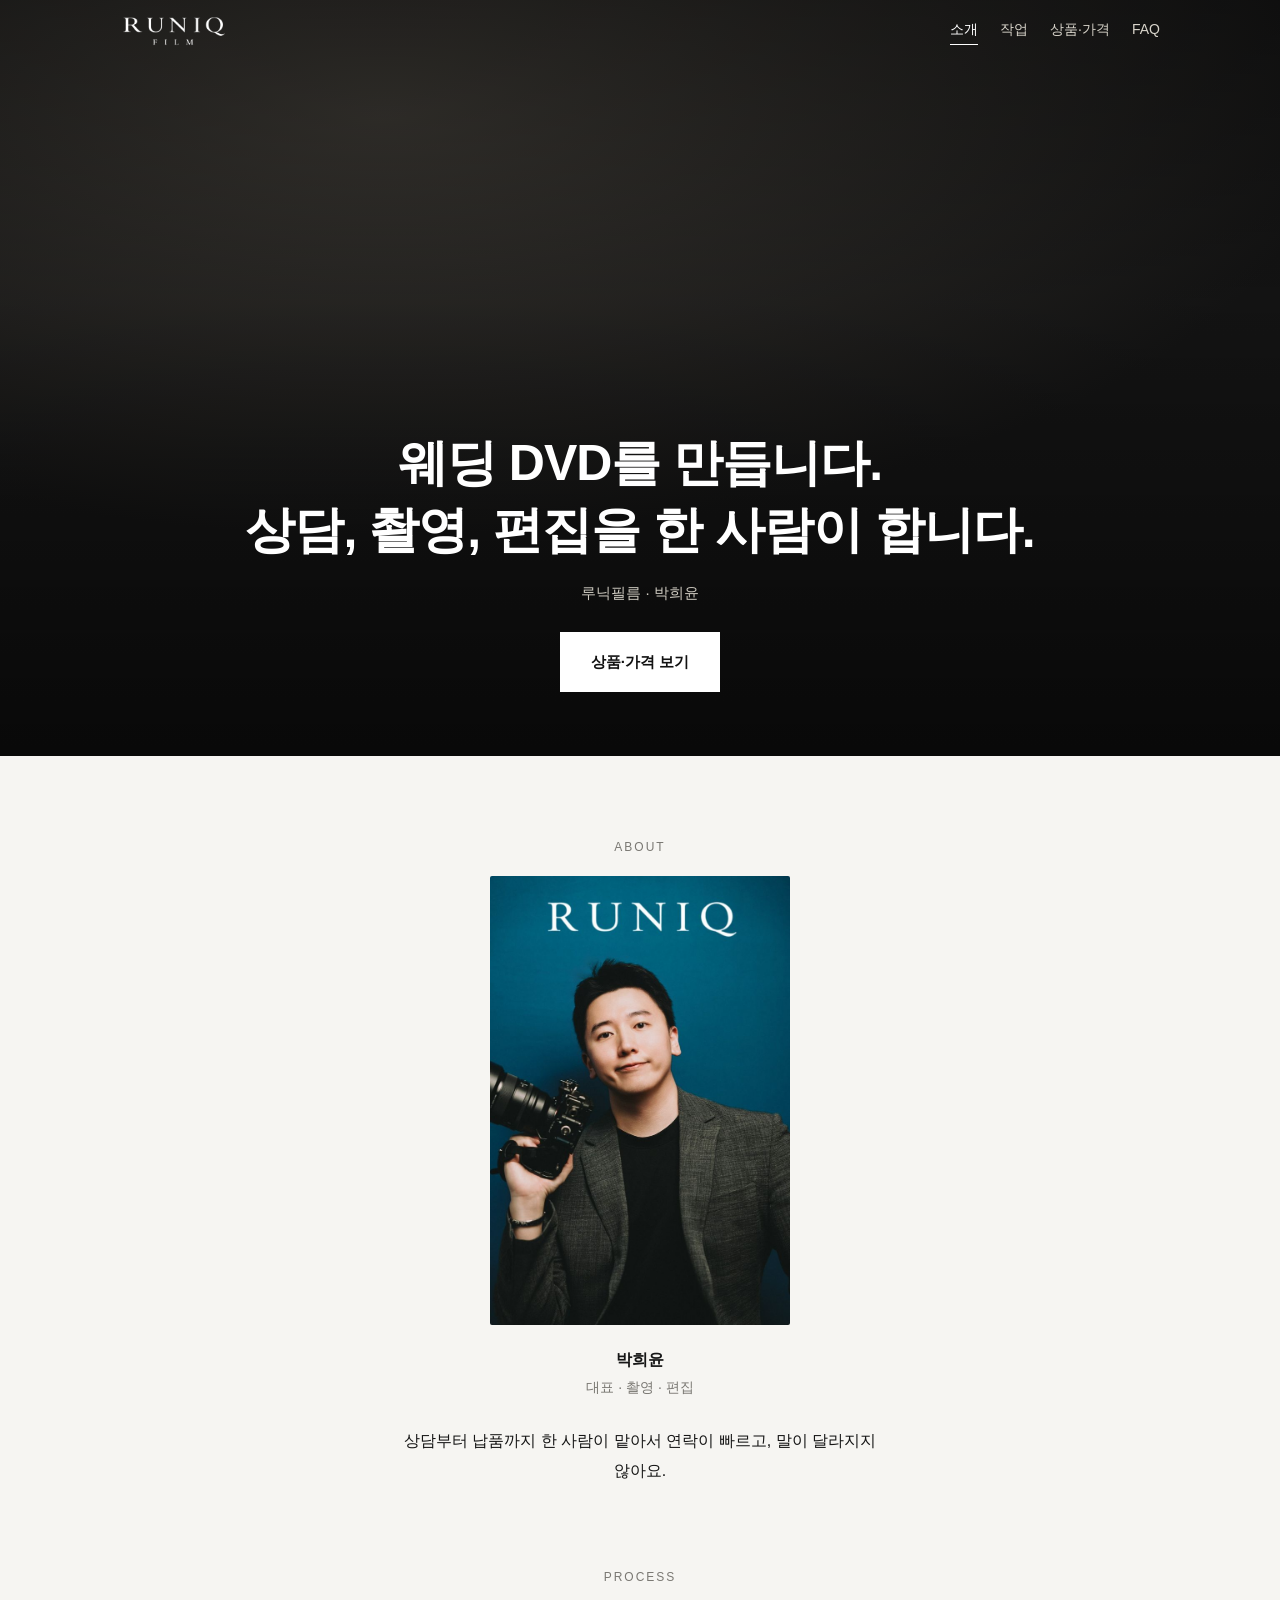
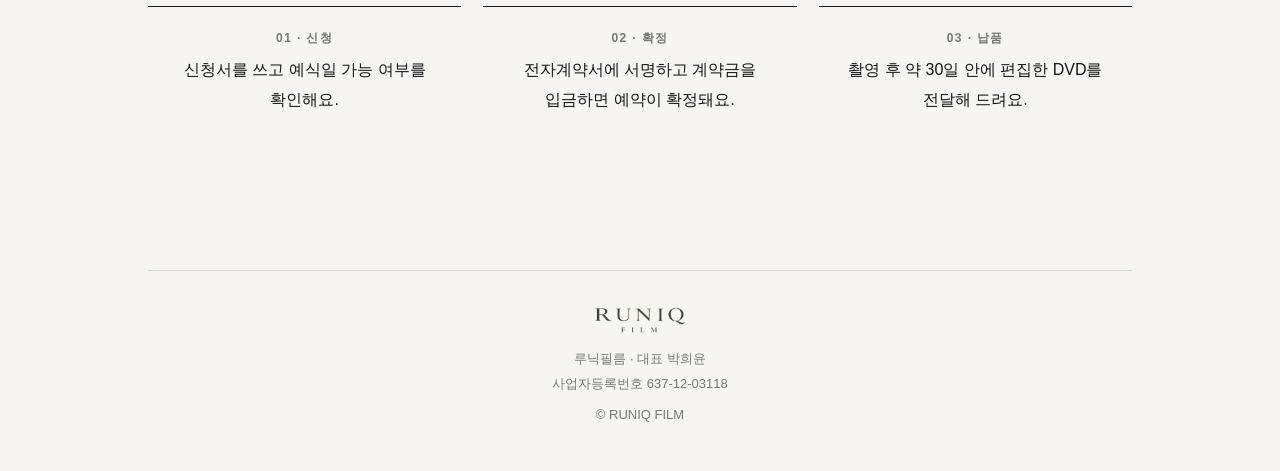
==== index.html @ 95f7f2bb "Add files via upload" ====
<!doctype html>
<html lang="ko"><head><meta charset="utf-8">
<meta name="viewport" content="width=device-width,initial-scale=1">
<title>루닉필름 | 웨딩 DVD</title>
<meta name="description" content="웨딩 DVD 촬영·편집. 상담부터 납품까지 한 사람이 직접 합니다. 루닉필름.">
<meta property="og:title" content="루닉필름 | 웨딩 DVD"><meta property="og:description" content="웨딩 DVD 촬영·편집. 상담부터 납품까지 한 사람이 직접 합니다. 루닉필름."><meta property="og:type" content="website">
<meta name="robots" content="noindex"><!-- 공개할 때 이 줄을 지워요 (README 참고) -->
<link rel="icon" type="image/png" sizes="32x32" href="icons/favicon-32.png"><link rel="apple-touch-icon" href="icons/apple-touch-icon-site.png">
<link rel="stylesheet" href="style.css"></head><body>
<div class="hv"><div class="bg"></div><div id="heroMedia"></div>
<header class="top"><a href="index.html" class="logo" aria-label="루닉필름"><img class="lb" src="assets/logo.png" alt="루닉필름"><img class="lw" src="assets/logo-white.png" alt=""></a><nav><a href="index.html" class=on>소개</a><a href="work.html">작업</a><a href="price.html">상품·가격</a><a href="faq.html">FAQ</a><a href="review.html" data-need=reviews>후기</a></nav></header>
<div class="cont c in"><h1 data-lines="heroTitle"></h1><p data-lines="heroSub"></p>
<div class="btns"><a class="go" href="price.html" data-lines="ctaPrice"></a><a class="go line" data-link="book" data-lines="ctaHeroBook" href="#"></a></div></div></div>
<div class="in c">
<div class="sec" data-need="aboutText"><div class="k">ABOUT</div>
<div class="me"><img data-img="aboutPhoto" alt="대표 사진" width="300" height="449"></div>
<div class="cap2"><span data-lines="aboutName"></span><small data-lines="aboutRole"></small></div>
<div class="txt"><p data-lines="aboutText"></p></div></div>
<div class="sec" data-need="process"><div class="k">PROCESS</div><div class="step3" id="processList"></div></div>
<div class="btns end"><a class="go" data-link="book" data-lines="ctaBook" href="#"></a><a class="kk" data-link="kakao" data-lines="ctaKakao" href="#"></a></div>
</div>
<div class="in"><footer><img src="assets/logo.png" alt="루닉필름"><div class="fi" data-lines="footInfo"></div><div class="fk"><a data-link="kakao" href="#">카카오톡 채널</a><a data-link="instagram" href="#">인스타그램</a><a data-link="youtube" href="#">유튜브</a><a data-link="blog" href="#">블로그</a></div><div class="ft" data-lines="footText"></div></footer></div>
<script src="site.js"></script><script src="run.js"></script>
</body></html>
---- style.css ----
/* 루닉필름 — 공통 스타일 */
:root{--bg:#f6f5f2;--tx:#161616;--mut:#7a7873;--ln:#d9d6cf;--st:#1b1b1b}
*{box-sizing:border-box;margin:0;padding:0}
html{-webkit-text-size-adjust:100%}
body{background:var(--bg);color:var(--tx);font:16px/1.85 -apple-system,'Apple SD Gothic Neo','Noto Sans KR',sans-serif;-webkit-font-smoothing:antialiased}
a{color:inherit;text-decoration:none}
img,video{display:block;max-width:100%}
.hide,.empty{display:none!important}
.c{text-align:center}
.in{max-width:1040px;margin:0 auto;padding:0 28px}
/* 헤더 */
header.top{display:flex;justify-content:space-between;align-items:center;padding:14px 28px;gap:16px;flex-wrap:wrap;max-width:1096px;margin:0 auto}
.logo img{height:34px;width:auto}.logo .lw{display:none}
nav{display:flex;gap:22px;font-size:14px;flex-wrap:wrap}
nav a{color:var(--mut);padding-bottom:2px;border-bottom:1px solid transparent}
nav a.on{color:var(--tx);border-bottom-color:var(--tx)}
/* 대문 */
.hv{position:relative;background:#111;color:#fff;min-height:84vh;display:flex;flex-direction:column;overflow:hidden}
.hv .bg{position:absolute;inset:0;background:radial-gradient(120% 90% at 30% 15%,#3d3a35 0,#161616 62%)}
.hv video,.hv .poster{position:absolute;inset:0;width:100%;height:100%;object-fit:cover}
.hv:after{content:"";position:absolute;inset:0;background:linear-gradient(180deg,rgba(0,0,0,.35),rgba(0,0,0,.15) 40%,rgba(0,0,0,.6))}
.hv header.top{position:relative;z-index:2;width:100%}
.hv .logo .lb{display:none}.hv .logo .lw{display:block}
.hv nav a{color:#d8d4ca}.hv nav a.on{color:#fff;border-bottom-color:#fff}
.hv .cont{position:relative;z-index:2;margin-top:auto;width:100%;padding-top:90px;padding-bottom:64px}
.hv h1{word-break:keep-all;font-size:clamp(28px,4.8vw,50px);line-height:1.35;font-weight:700;letter-spacing:-1px}
.hv p{color:#cfcbc1;margin-top:14px;font-size:15px}
#heroMedia,#priceMedia{position:absolute;inset:0;overflow:hidden}
/* 버튼 */
.btns{display:flex;gap:10px;justify-content:center;flex-wrap:wrap;margin-top:26px}
.btns.end{margin-top:40px}
.go{display:inline-block;background:var(--tx);color:#fff;padding:15px 30px;font-weight:700;font-size:15px;border:1px solid var(--tx)}
.go.line{background:none;color:var(--tx)}
.hv .go{background:#fff;color:#111;border-color:#fff}.hv .go.line{background:none;color:#fff}
.kk{display:inline-block;background:#fee500;color:#191919;padding:15px 30px;font-weight:700;font-size:15px;border:1px solid #fee500}
/* 구역 */
.sec{padding:80px 0 0}.sec.page{padding-top:44px}
.k{font-size:12px;color:var(--mut);letter-spacing:2px;margin-bottom:18px}
.lead{color:var(--mut);max-width:520px;margin:0 auto}
h2{font-size:26px;font-weight:700;letter-spacing:-.5px;margin-bottom:6px}
.me{width:min(300px,72%);margin:0 auto 20px}.me img{width:100%;height:auto;border-radius:2px;background:#ddd}
.cap2 span{display:block;font-weight:700}.cap2 small{display:block;color:var(--mut);font-size:14px}
.txt{max-width:520px;margin:26px auto 0;word-break:keep-all}
.step3{display:grid;grid-template-columns:repeat(auto-fit,minmax(210px,1fr));gap:22px}
.step3>div{padding:20px 10px;border-top:1px solid var(--tx);word-break:keep-all}
.step3 b{display:block;font-size:12px;color:var(--mut);letter-spacing:1.4px;margin-bottom:6px}
.two{display:grid;grid-template-columns:1fr 1fr;gap:40px}
.row{display:flex;justify-content:space-between;gap:20px;padding:14px 0;border-top:1px solid var(--ln)}
.row:last-child{border-bottom:1px solid var(--ln)}
.row em{font-style:normal;color:var(--mut);font-size:14px;display:block}
.row .v{white-space:nowrap}
.pk{border:1px solid var(--ln);background:rgba(255,255,255,.96);color:#161616;padding:30px 24px;text-align:center}
.pk h3{font-size:19px}.pk .pr{font-size:34px;font-weight:700;letter-spacing:-1px;margin:6px 0 14px}
.pk ul{list-style:none}.pk li{padding:11px 0;border-top:1px solid var(--ln);font-size:15px}
.pk li em{font-style:normal;color:var(--mut);display:block;font-size:13px}
.col{max-width:640px;margin:28px auto 0}
.qa{padding:24px 0;border-top:1px solid var(--ln);text-align:center}.qa:last-child{border-bottom:1px solid var(--ln)}
.qa b{display:block;margin-bottom:4px}.qa p{color:#4a4945;font-size:15px;word-break:keep-all}
/* 작업·후기 */
.work{columns:2;column-gap:14px;text-align:left}
.work>*{margin-bottom:14px;break-inside:avoid;width:100%}
.work img{width:100%;height:auto;background:#ddd}
.note{color:var(--mut);font-size:13px;margin-top:6px}
.ph{background:var(--st);color:#77746d;font:11px/1.4 ui-monospace,Menlo,monospace;display:flex;align-items:flex-end;padding:10px 12px;aspect-ratio:16/10}
.yt{position:relative;aspect-ratio:16/9;background:#000;cursor:pointer;overflow:hidden}
.yt img{width:100%;height:100%;object-fit:cover}
.yt:after{content:"▶";position:absolute;left:50%;top:50%;transform:translate(-50%,-50%);width:64px;height:64px;border-radius:50%;background:rgba(0,0,0,.6);color:#fff;display:flex;align-items:center;justify-content:center;font-size:22px;padding-left:4px}
.yt iframe{position:absolute;inset:0;width:100%;height:100%;border:0}
.rv{display:grid;grid-template-columns:1fr 1fr;gap:14px;margin-top:22px}.rv img{width:100%;height:auto;background:#ddd;border:1px solid var(--ln)}
.links{display:flex;gap:24px;flex-wrap:wrap;justify-content:center;margin-top:28px;font-size:15px}
.links a{border-bottom:1px solid var(--tx)}
/* 하단 */
footer{margin-top:96px;padding:34px 0 44px;border-top:1px solid var(--ln);color:var(--mut);font-size:13px;line-height:1.9;text-align:center}
footer img{height:30px;width:auto;margin:0 auto 12px}
.fk{margin-top:6px}.fk a{margin:0 9px;border-bottom:1px solid var(--ln)}.ft{margin-top:6px}
/* 유튜브 배경 */
.ytbg{position:absolute;inset:0;overflow:hidden}
.ytbg img{position:absolute;inset:0;width:100%;height:100%;object-fit:cover}
.ytbg iframe{position:absolute;top:50%;left:50%;transform:translate(-50%,-50%);border:0;pointer-events:none;opacity:0;transition:opacity .8s}
.ytbg iframe.on{opacity:1}
/* 상품·가격 배경 영상 구역 */
.bgv{position:relative;background:#0d0d0d;color:#fff;overflow:hidden}
.bgv:before{content:"";position:absolute;inset:0;background:radial-gradient(90% 70% at 25% 20%,#3b3833,#101010 70%)}
.bgv:after{content:"";position:absolute;inset:0;background:linear-gradient(180deg,rgba(0,0,0,.5),rgba(0,0,0,.4) 50%,rgba(0,0,0,.62))}
.bgv #priceMedia{z-index:1}
.bgv .cont{position:relative;z-index:3;padding-top:70px;padding-bottom:56px}
.bgv h1{word-break:keep-all;font-size:clamp(26px,4.4vw,44px);line-height:1.35;font-weight:700;letter-spacing:-1px}
.bgv .ln{color:#d3cfc5;margin-top:12px;font-size:15px}
.bgv .pk{margin:30px auto 0;max-width:520px}
.bgv .go.full{display:block;max-width:520px;margin:10px auto 0;background:#fff;color:#111;border-color:#fff}
@media(max-width:700px){header.top{padding:12px 20px}.in{padding:0 20px}.two{grid-template-columns:1fr;gap:0}.work{columns:1}.rv{grid-template-columns:1fr}.sec{padding-top:56px}nav{gap:16px}.hv{min-height:72vh}.row .v{white-space:normal;text-align:right}}
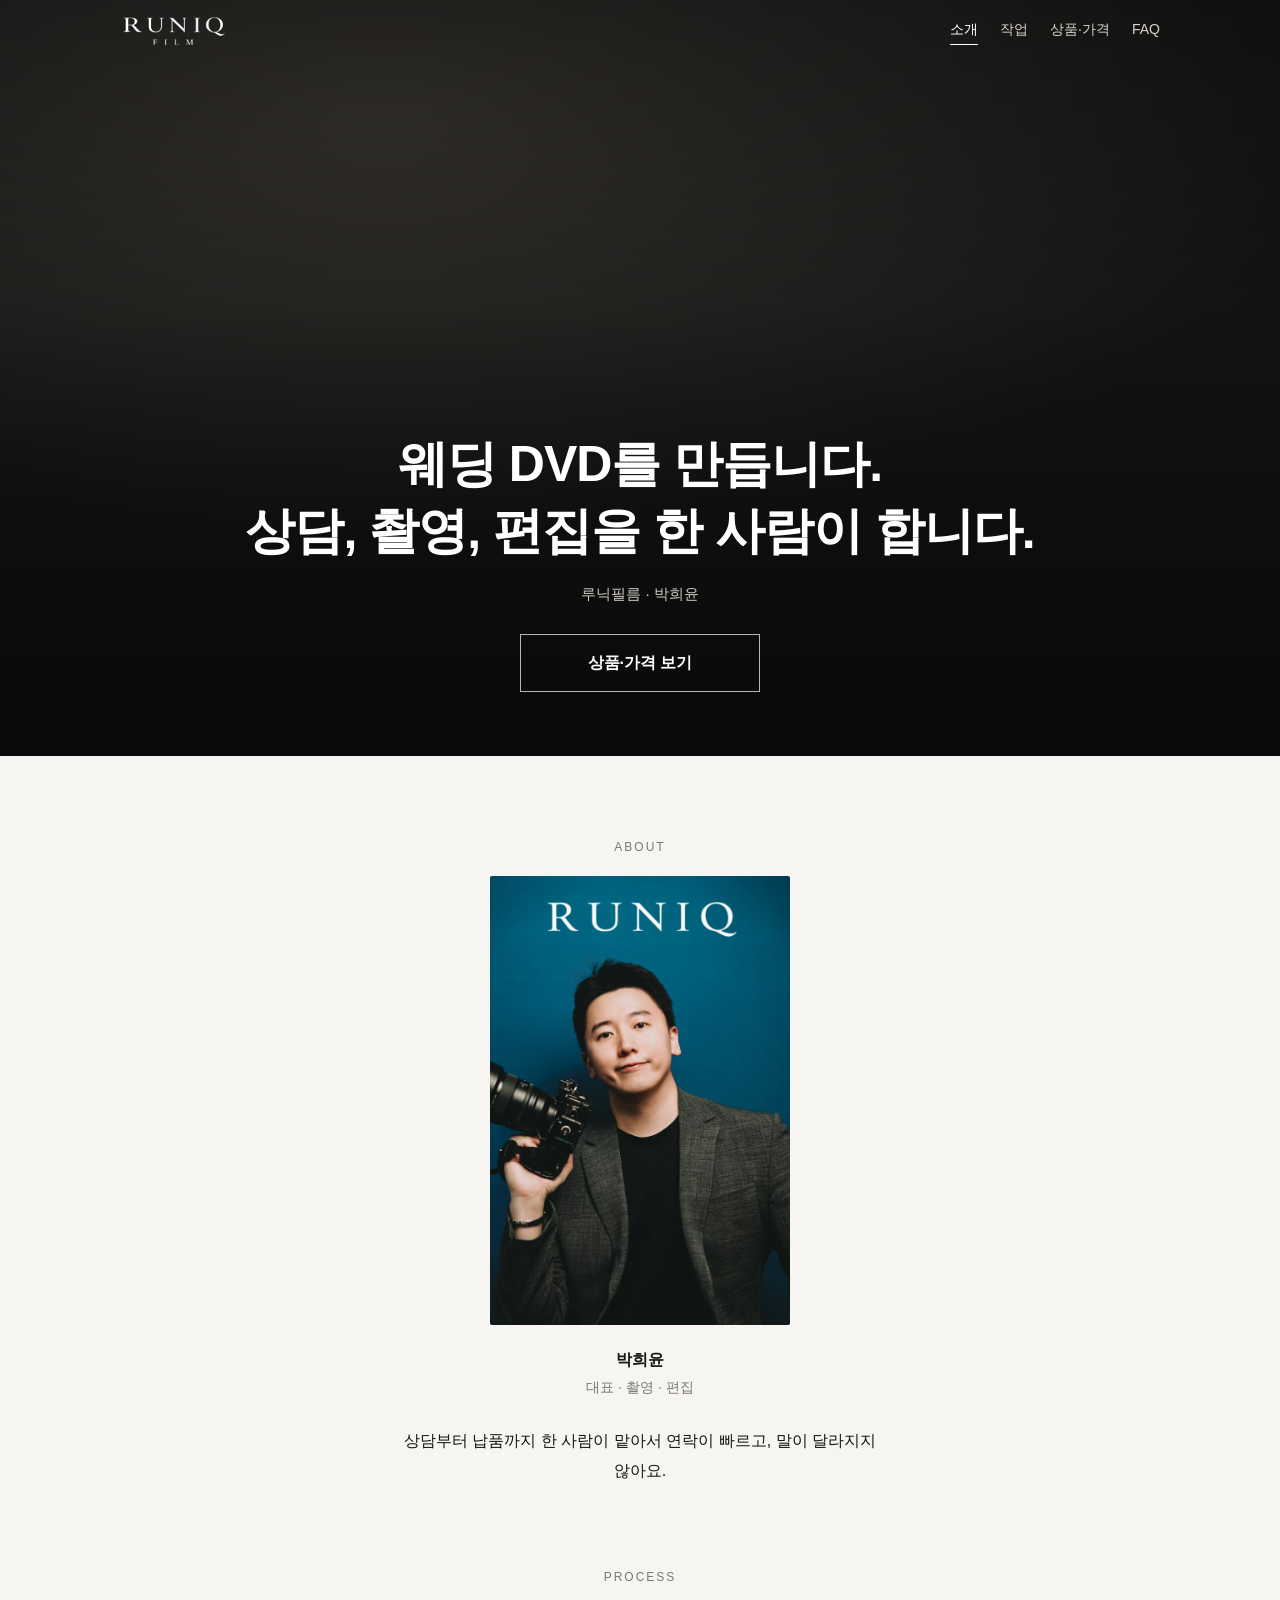
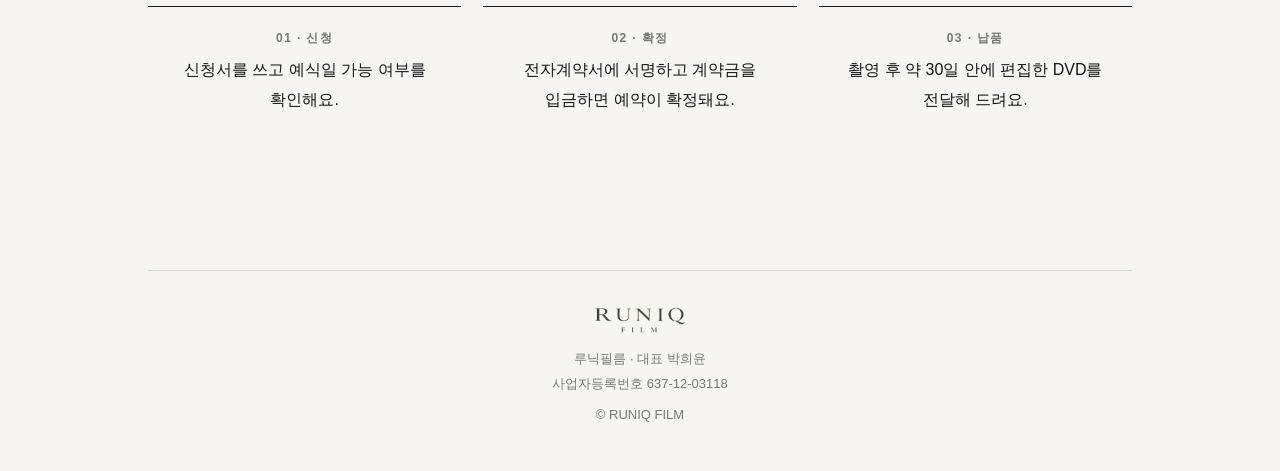
==== commit 7852e196: "Add files via upload" ====
--- a/index.html
+++ b/index.html
@@ -4,21 +4,20 @@
 <title>루닉필름 | 웨딩 DVD</title>
 <meta name="description" content="웨딩 DVD 촬영·편집. 상담부터 납품까지 한 사람이 직접 합니다. 루닉필름.">
 <meta property="og:title" content="루닉필름 | 웨딩 DVD"><meta property="og:description" content="웨딩 DVD 촬영·편집. 상담부터 납품까지 한 사람이 직접 합니다. 루닉필름."><meta property="og:type" content="website">
-<meta name="robots" content="noindex"><!-- 공개할 때 이 줄을 지워요 (README 참고) -->
 <link rel="icon" type="image/png" sizes="32x32" href="icons/favicon-32.png"><link rel="apple-touch-icon" href="icons/apple-touch-icon-site.png">
-<link rel="stylesheet" href="style.css"></head><body>
+<link rel="stylesheet" href="style.css?v=6"></head><body>
 <div class="hv"><div class="bg"></div><div id="heroMedia"></div>
-<header class="top"><a href="index.html" class="logo" aria-label="루닉필름"><img class="lb" src="assets/logo.png" alt="루닉필름"><img class="lw" src="assets/logo-white.png" alt=""></a><nav><a href="index.html" class=on>소개</a><a href="work.html">작업</a><a href="price.html">상품·가격</a><a href="faq.html">FAQ</a><a href="review.html" data-need=reviews>후기</a></nav></header>
+<header class="top"><a href="/" class="logo" aria-label="루닉필름"><img class="lb" src="assets/logo.png" alt="루닉필름"><img class="lw" src="assets/logo-white.png" alt=""></a><nav><a href="/" class=on>소개</a><a href="/work">작업</a><a href="/price">상품·가격</a><a href="/faq">FAQ</a><a href="/review" data-need=reviews>후기</a></nav></header>
 <div class="cont c in"><h1 data-lines="heroTitle"></h1><p data-lines="heroSub"></p>
-<div class="btns"><a class="go" href="price.html" data-lines="ctaPrice"></a><a class="go line" data-link="book" data-lines="ctaHeroBook" href="#"></a></div></div></div>
+<div class="btns"><a class="go book" data-link="book" data-lines="ctaHeroBook" href="#"></a><a class="go line" href="/price" data-lines="ctaPrice"></a></div></div></div>
 <div class="in c">
 <div class="sec" data-need="aboutText"><div class="k">ABOUT</div>
 <div class="me"><img data-img="aboutPhoto" alt="대표 사진" width="300" height="449"></div>
 <div class="cap2"><span data-lines="aboutName"></span><small data-lines="aboutRole"></small></div>
 <div class="txt"><p data-lines="aboutText"></p></div></div>
 <div class="sec" data-need="process"><div class="k">PROCESS</div><div class="step3" id="processList"></div></div>
-<div class="btns end"><a class="go" data-link="book" data-lines="ctaBook" href="#"></a><a class="kk" data-link="kakao" data-lines="ctaKakao" href="#"></a></div>
+<div class="btns end"><a class="go book" data-link="book" data-lines="ctaBook" href="#"></a><a class="kk" data-link="kakao" data-lines="ctaKakao" href="#"></a></div>
 </div>
 <div class="in"><footer><img src="assets/logo.png" alt="루닉필름"><div class="fi" data-lines="footInfo"></div><div class="fk"><a data-link="kakao" href="#">카카오톡 채널</a><a data-link="instagram" href="#">인스타그램</a><a data-link="youtube" href="#">유튜브</a><a data-link="blog" href="#">블로그</a></div><div class="ft" data-lines="footText"></div></footer></div>
-<script src="site.js"></script><script src="run.js"></script>
+<script src="site.js?v=6"></script><script src="run.js?v=6"></script>
 </body></html>
--- a/style.css
+++ b/style.css
@@ -89,3 +89,16 @@
 .bgv .pk{margin:30px auto 0;max-width:520px}
 .bgv .go.full{display:block;max-width:520px;margin:10px auto 0;background:#fff;color:#111;border-color:#fff}
 @media(max-width:700px){header.top{padding:12px 20px}.in{padding:0 20px}.two{grid-template-columns:1fr;gap:0}.work{columns:1}.rv{grid-template-columns:1fr}.sec{padding-top:56px}nav{gap:16px}.hv{min-height:72vh}.row .v{white-space:normal;text-align:right}}
+
+/* 예약신청 버튼 — 가장 눈에 띄게 */
+.go.book,.hv .go.book,.bgv .go.book{background:#b0834f;color:#fff;border-color:#b0834f;font-size:17px;padding:18px 40px;box-shadow:0 6px 18px rgba(176,131,79,.35);letter-spacing:-.2px}
+.go.book:after{content:" →"}
+.bgv .go.book.full{display:block;max-width:520px;margin:14px auto 0}
+.hv .go.line{background:none;color:#fff;border-color:rgba(255,255,255,.7)}
+.kk{background:none;color:#191919;border:1px solid #d9d6cf;font-weight:600}
+.kk:before{content:"";display:inline-block;width:9px;height:9px;border-radius:50%;background:#fee500;margin-right:8px;vertical-align:1px}
+@media(max-width:700px){.btns .go.book{width:100%}}
+/* 버튼 크기 통일 (색만 다르게) */
+.btns .go,.btns .kk,.btns .go.book{font-size:16px;padding:17px 24px;min-width:240px;text-align:center;line-height:1.4}
+.kk{display:inline-block;text-align:center}
+@media(max-width:700px){.btns{flex-direction:column;align-items:center}.btns .go,.btns .kk,.btns .go.book{width:100%;max-width:360px}}
